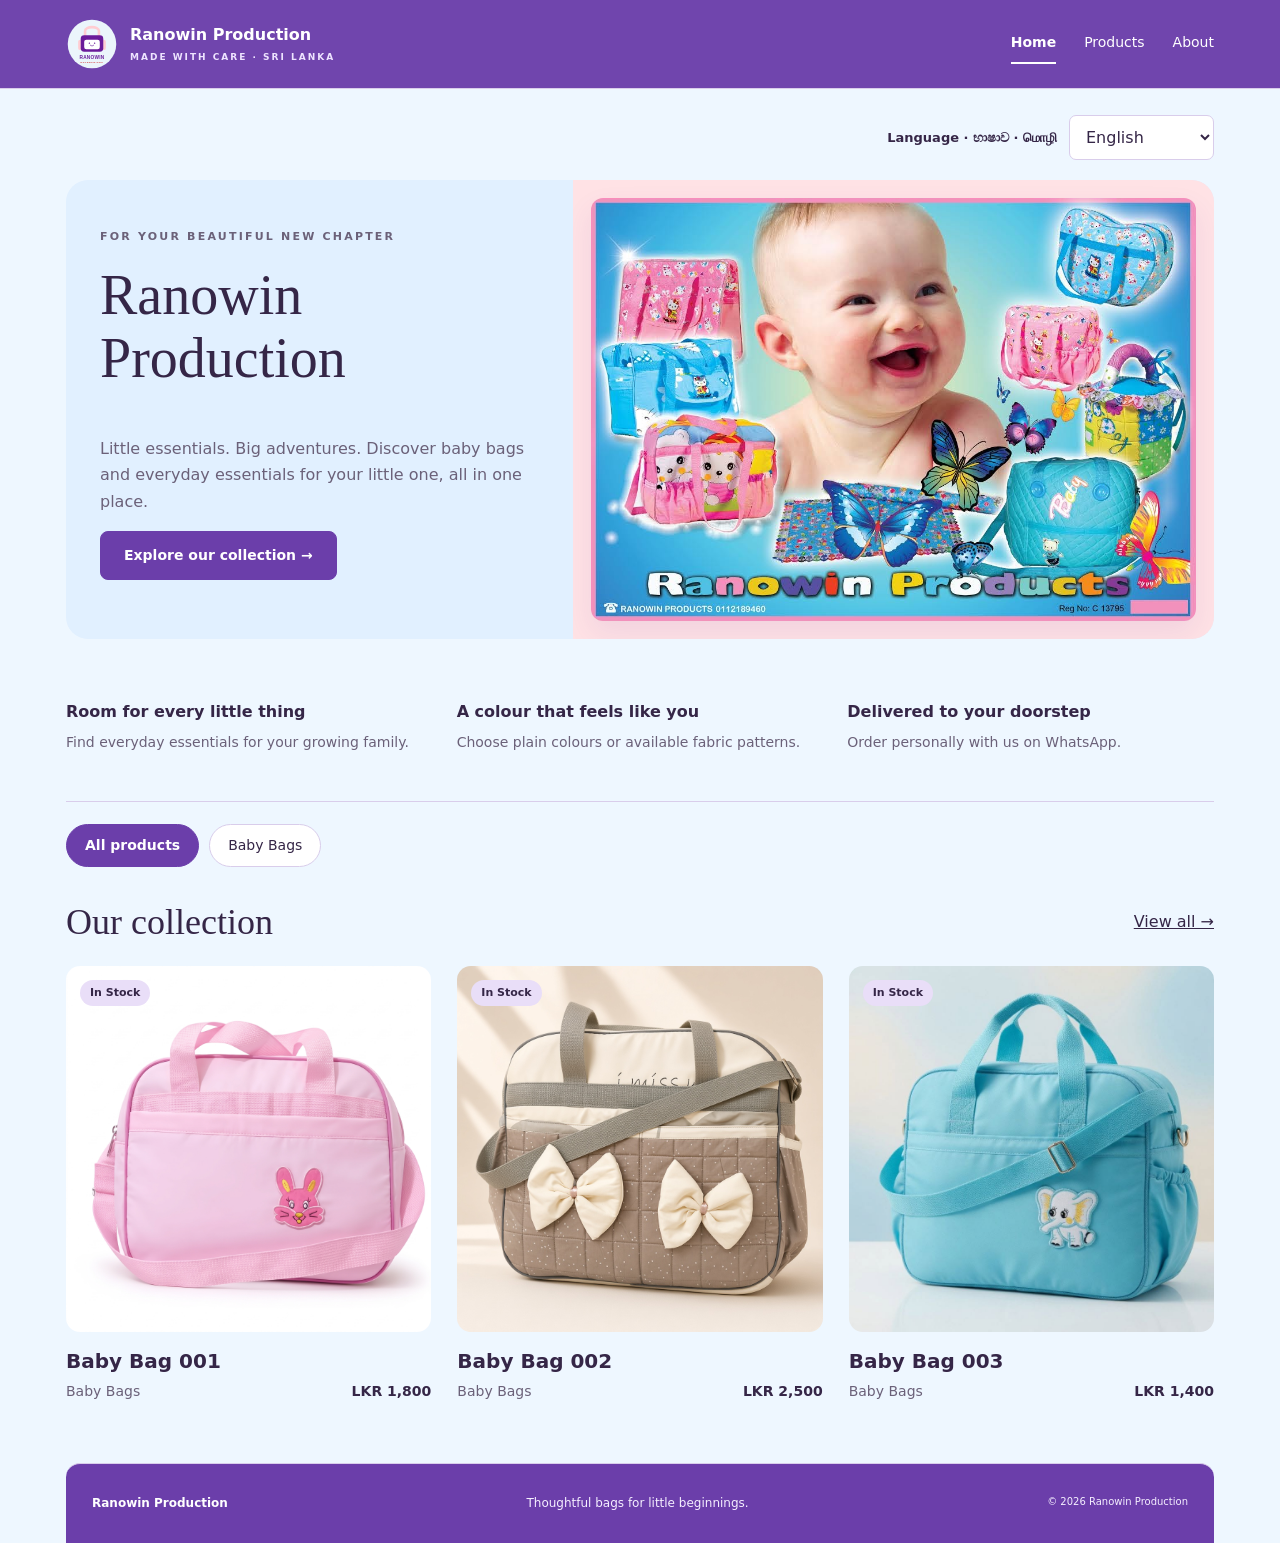
==== index.html @ 0b1a16b0 "Make cart optional below WhatsApp ordering with compact bottom shortcut" ====
<!doctype html>
<html lang="en">
<head>
<meta charset="utf-8"><meta name="viewport" content="width=device-width,initial-scale=1">
<meta name="theme-color" content="#6b3eaa"><meta name="description" content="Thoughtfully made baby bags by Ranowin Production. Choose your colour and fabric, and order directly on WhatsApp.">
<title>Ranowin Production</title>
<!-- GA4 placeholder: paste your Google Analytics script here. Previous measurement ID: G-9QD9J24YNK. -->
<link rel="icon" type="image/svg+xml" href="favicon.svg">
<link rel="stylesheet" href="style.css?v=20261018-simple-cart"><script src="cart.js?v=20261018-simple-cart" defer></script><script src="script.js?v=20261018-simple-cart" defer></script>
<link rel="canonical" href="https://ranowin.com.lk/">
<link rel="icon" type="image/png" sizes="96x96" href="/favicon-96.png">
<link rel="apple-touch-icon" sizes="180x180" href="/apple-touch-icon.png">
<meta name="robots" content="index,follow,max-image-preview:large">
<meta property="og:type" content="website"><meta property="og:title" content="Ranowin Production">
<meta property="og:url" content="https://ranowin.com.lk/">
<meta property="og:image" content="https://ranowin.com.lk/banner.jpg">
<meta property="og:description" content="Baby bags made with care. Choose your colour and fabric, and order on WhatsApp.">
<meta name="twitter:card" content="summary_large_image">
<script type="application/ld+json">{"@context":"https://schema.org","@type":"Organization","name":"Ranowin Production","url":"https://ranowin.com.lk/","logo":"https://ranowin.com.lk/apple-touch-icon.png","image":"https://ranowin.com.lk/banner.jpg","sameAs":["https://web.facebook.com/ranowinproduction"]}</script>
</head>
<body>
<a class="skip" href="#main" onclick="event.preventDefault();document.getElementById('main').focus()">Skip to content</a>
<header><div class="nav-wrap"><a class="brand" href="#/home"><img class="brand-logo" src="favicon.svg" alt="Ranowin logo" width="52" height="52"><span>Ranowin Production<small>MADE WITH CARE · SRI LANKA</small></span></a><nav aria-label="Main navigation"><a href="#/home">Home</a><a href="#/products">Products</a><a href="#/about">About</a></nav></div></header>
<main id="main" tabindex="-1"></main>
<footer><strong>Ranowin Production</strong><span>Thoughtful bags for little beginnings.</span><small>© <span id="year"></span> Ranowin Production</small></footer>
<noscript><p class="notice">Please enable JavaScript to browse products and order.</p></noscript>
</body></html>
---- style.css ----
:root{--ink:#352647;--muted:#6b6179;--green:#6b3eaa;--paper:#eef7ff;--line:#d9cdeb;--pink:#ffe2e5}*{box-sizing:border-box}body{margin:0;background:var(--paper);color:var(--ink);font:16px/1.65 system-ui,-apple-system,"Segoe UI",sans-serif}a{color:inherit}button,input,textarea,select{font:inherit}button,a,input,textarea,select{-webkit-tap-highlight-color:transparent}button{cursor:pointer}a:focus-visible,button:focus-visible,input:focus-visible,textarea:focus-visible,select:focus-visible{outline:3px solid #c78758;outline-offset:4px}.skip{position:fixed;top:-100px;z-index:10;background:white;padding:12px}.skip:focus{top:0}header{position:fixed;inset:0 0 auto;z-index:5;background:#6b3eaaf5;color:white;backdrop-filter:blur(14px);border-bottom:1px solid var(--line)}.nav-wrap{max-width:1200px;margin:auto;display:flex;align-items:center;justify-content:space-between;padding:18px 26px;gap:20px}.brand{display:flex;align-items:center;gap:12px;text-decoration:none;font-weight:750;line-height:1.3}.brand small{display:block;font-size:9px;letter-spacing:2px;margin-top:6px;color:var(--muted)}.mark{background:var(--green);color:white;border-radius:50%;font:italic 28px Georgia;padding:3px 14px}nav{display:flex;gap:28px}nav a{text-decoration:none;font-size:14px;padding:7px 0;border-bottom:2px solid transparent}nav a[aria-current]{border-color:white;font-weight:700}main{padding:115px 26px 60px;max-width:1200px;margin:auto;min-height:80vh}h1,h2,h3,p{margin-top:0}h1,h2{font-family:Georgia,"Times New Roman",serif;font-weight:400;line-height:1.12}h1{font-size:clamp(36px,5vw,62px)}h2{font-size:36px}h3{font-size:20px;line-height:1.3}.eyebrow{text-transform:uppercase;letter-spacing:2.2px;font-size:11px;font-weight:700;color:var(--muted);margin-bottom:18px}.hero{display:grid;grid-template-columns:1.1fr 1fr;border-radius:22px;overflow:hidden;background:#e1f0ff;margin-bottom:36px}.hero-copy{padding:64px 44px}.hero-copy p{max-width:440px;color:var(--muted)}.hero-art{background:#ffe2e5;min-height:400px;display:grid;place-items:center;position:relative;overflow:hidden}.hero-art:before,.hero-art:after{content:"";position:absolute;border:1px solid #ffffff66;width:420px;height:420px;border-radius:50%}.hero-art:after{width:330px;height:330px}.bag-drawing{width:80%;height:340px;z-index:1}.btn{display:inline-block;text-decoration:none;border:1px solid var(--green);border-radius:8px;background:var(--green);color:white;padding:12px 23px;font-weight:650;font-size:14px}.btn.secondary{background:transparent;color:var(--green)}.benefits{display:grid;grid-template-columns:repeat(3,1fr);gap:24px;padding:24px 0 42px;border-bottom:1px solid var(--line)}.benefits strong{display:block}.benefits p{color:var(--muted);font-size:14px;margin:5px 0}.section-top{display:flex;justify-content:space-between;align-items:center;gap:20px;margin:35px 0 24px}.section-top h2{margin:0}.grid{display:grid;grid-template-columns:repeat(3,1fr);gap:26px}.card{display:block;text-decoration:none}.photo{background:#e6eafb;border-radius:14px;aspect-ratio:1/1;overflow:hidden;position:relative;display:grid;place-items:center}.photo img{width:100%;height:100%;object-fit:cover;transition:transform .3s}.card:hover img{transform:scale(1.035)}.badge{display:inline-block;border-radius:30px;padding:4px 10px;background:#e9def8;font-size:11px;font-weight:650}.photo .badge{position:absolute;left:14px;top:14px}.badge.out{background:#ffdce2}.card h3{margin:16px 0 6px}.card p{margin:0;color:var(--muted);font-size:14px}.card .price{float:right;color:var(--ink);font-weight:700}.toolbar{display:flex;gap:12px;margin-bottom:24px;flex-wrap:wrap}.toolbar input{flex:1;min-width:180px}.toolbar select{width:auto}.notice{background:#eeeee5;border-radius:12px;padding:24px;color:var(--muted)}.back{display:inline-block;margin-bottom:22px;text-decoration:none;font-size:14px}.detail{display:grid;grid-template-columns:1fr 1fr;gap:48px}.detail h1{font-size:42px;margin:16px 0}.detail .photo{aspect-ratio:1}.thumbs,.choices{display:flex;gap:10px;flex-wrap:wrap;margin:14px 0}.thumbs button{padding:0;width:72px;height:72px;overflow:hidden;background:#eee;border:2px solid transparent;border-radius:8px}.thumbs img{width:100%;height:100%;object-fit:cover}.choices button{border:1px solid var(--line);border-radius:8px;padding:8px 18px;background:white}.choices button[aria-pressed="true"],.thumbs button[aria-pressed="true"]{border-color:var(--green);box-shadow:0 0 0 1px var(--green)}fieldset{border:0;padding:0;margin:20px 0}legend,label{font-size:13px;font-weight:650}input,textarea,select{display:block;width:100%;padding:11px 12px;border:1px solid var(--line);border-radius:7px;background:white;color:var(--ink)}textarea{resize:vertical}form{border-top:1px solid var(--line);margin-top:26px;padding-top:24px}form label{display:block;margin-bottom:16px}form .btn{width:100%;margin-top:12px}.row{display:grid;grid-template-columns:1fr 1fr;gap:14px}.totals{border-block:1px solid var(--line);padding:12px 0;margin:22px 0}.totals div{display:flex;justify-content:space-between}.totals strong{font-size:20px}.custom{background:#ffe6e9;padding:20px;border-radius:12px;font-size:14px}.custom p:last-child{margin-bottom:0}.description{white-space:pre-line;color:var(--muted);font-size:15px}.about{max-width:750px;margin:35px auto}.about p{color:var(--muted)}.about .btn{margin:10px 8px 10px 0}footer{border-top:1px solid var(--line);max-width:1148px;margin:auto;padding:30px 26px;display:flex;gap:18px;justify-content:space-between;flex-wrap:wrap;font-size:12px;color:var(--muted)}footer strong{color:var(--ink)}.error{color:#9c312c;font-size:14px}.empty-image{color:var(--muted);font-size:14px}.count{color:var(--muted);font-size:13px}@media(max-width:800px){.grid{grid-template-columns:repeat(2,1fr)}.detail{gap:24px}.hero-copy{padding:35px 25px}.hero-art{min-height:330px}.brand small{letter-spacing:1px}.nav-wrap{padding:15px 18px}nav{gap:15px}}@media(max-width:600px){.nav-wrap{flex-wrap:wrap;gap:10px}.brand{font-size:17px}nav{width:100%;justify-content:center;gap:45px}nav a{font-size:13px}main{padding:145px 18px 40px}.hero{grid-template-columns:1fr}.hero-art{min-height:250px;order:-1}.bag-drawing{height:240px}.hero-copy{padding:30px 24px}.benefits{grid-template-columns:1fr;gap:15px}.detail{grid-template-columns:1fr}.grid{gap:20px 14px}.card h3{font-size:16px}.card .price{float:none;display:block}.section-top h2{font-size:29px}.detail h1{font-size:35px}.row{grid-template-columns:1fr}footer{display:block}footer span,footer small{display:block;margin-top:8px}}@media(prefers-reduced-motion:reduce){*{scroll-behavior:auto!important;transition:none!important}}

header .brand small{color:#eee4ff}.language-bar{display:flex;align-items:center;justify-content:flex-end;gap:12px;margin-bottom:20px}.language-bar select{width:145px}.developer-credit{border-top:1px solid var(--line);margin-top:35px;padding-top:22px;font-size:14px}.developer-credit p{margin:6px 0}.hero-art svg path,.hero-art svg rect{filter:hue-rotate(145deg)}footer{background:#6b3eaa;color:#f5efff;border-radius:14px 14px 0 0}footer strong{color:white}@media(max-width:600px){.language-bar{justify-content:space-between}.language-bar label{font-size:12px}}

/* Use the supplied brand artwork without cropping its text or products. */
.brand-logo{width:52px;height:52px;flex-shrink:0;object-fit:contain;display:block}.hero{grid-template-columns:.95fr 1.2fr;align-items:stretch}.hero-copy{padding:48px 34px}.hero-art{min-height:0;padding:18px;background:#ffe2e5}.hero-art:before,.hero-art:after{display:none}.hero-banner{display:block;width:100%;height:auto;object-fit:contain;border-radius:12px;box-shadow:0 12px 28px #6b3eaa18}.hero-copy h1{font-size:clamp(34px,4.4vw,56px)}@media(max-width:800px){.hero-copy{padding:30px 24px}.hero-art{padding:12px}}@media(max-width:600px){.hero{grid-template-columns:1fr}.hero-art{min-height:0;order:-1;padding:12px}.hero-copy{padding:28px 24px}.hero-copy h1{font-size:38px}.brand-logo{width:46px;height:46px}}

/* Product preview and uncropped full-screen image gallery. */
.detail .photo img{object-fit:contain}
.photo-open{width:100%;padding:0;border:0;cursor:zoom-in;color:inherit;font:inherit}
.photo-viewer{position:fixed;inset:0;width:100vw;max-width:none;height:100dvh;max-height:none;margin:0;padding:0;border:0;background:#11101bf5;color:white;overflow:hidden}
.photo-viewer::backdrop{background:#11101b}
.photo-viewer[open]{display:grid;place-items:center}
.viewer-stage{width:100%;height:100%;padding:64px 72px 70px;display:grid;place-items:center;touch-action:pan-y pinch-zoom}
.viewer-stage img{display:block;width:100%;height:100%;min-height:0;object-fit:contain}
.viewer-close,.viewer-prev,.viewer-next{position:absolute;z-index:2;display:grid;place-items:center;border:1px solid #ffffff55;border-radius:50%;background:#312644d9;color:white;padding:0;width:48px;height:48px;font:34px/1 system-ui;cursor:pointer}
.viewer-close{right:max(18px,env(safe-area-inset-right));top:max(16px,env(safe-area-inset-top))}
.viewer-prev{left:16px;top:50%;transform:translateY(-50%)}
.viewer-next{right:16px;top:50%;transform:translateY(-50%)}
.photo-viewer button[hidden]{display:none}
.viewer-count{position:absolute;bottom:max(15px,env(safe-area-inset-bottom));left:50%;transform:translateX(-50%);margin:0;padding:6px 16px;border-radius:30px;background:#312644d9;font-size:14px}
@media(max-width:600px){.viewer-stage{padding:72px 12px 70px}.viewer-prev,.viewer-next{width:42px;height:42px;top:auto;bottom:max(14px,env(safe-area-inset-bottom));transform:none}.viewer-prev{left:18px}.viewer-next{right:18px}}

/* Clear fabric selection with large previews and persistent selection markers. */
.material-dialog{width:min(720px,94vw);max-height:88dvh;border:0;border-radius:20px;padding:28px;background:#fff;color:var(--ink);overflow:auto;box-shadow:0 24px 80px #35264744}
.material-dialog::backdrop{background:#20132a99}
.material-dialog h2{font:700 23px/1.4 system-ui;padding-right:38px}
.material-close{position:absolute;right:14px;top:12px;border:0;background:#eee5fa;border-radius:50%;width:36px;height:36px;font-size:24px}
.material-grid{display:grid;grid-template-columns:repeat(auto-fit,minmax(140px,1fr));gap:14px;margin:15px 0}
.material-option{position:relative;display:flex;flex-direction:column;gap:6px;align-items:center;border:3px solid var(--line);border-radius:12px;padding:8px;background:#fff;color:var(--ink);font-size:13px}
.material-option[aria-pressed="true"]{border-color:var(--green);box-shadow:0 0 0 2px #d4b6f2;background:#f4ebff}
.material-photo{position:relative;display:grid;place-items:center;width:100%;aspect-ratio:1;background:#f2edf8;border-radius:7px;overflow:hidden}
.material-photo img{width:100%;height:100%;object-fit:contain}
.material-loading{position:absolute;background:#fffD;padding:4px 8px;font-size:12px}
.material-photo.loaded .material-loading{display:none}
.material-check{visibility:hidden;color:var(--green);font-weight:750}
.material-option[aria-pressed="true"] .material-check{visibility:visible}
.material-retry{position:absolute;border:1px solid var(--green);border-radius:8px;background:white;color:var(--green);padding:8px}
@media(max-width:600px){.material-dialog{padding:22px 16px}.material-grid{grid-template-columns:repeat(2,minmax(0,1fr));gap:10px}}

.category-tabs{display:flex;gap:10px;flex-wrap:wrap;margin:22px 0 28px}.category-tabs a{display:block;border:1px solid var(--line);border-radius:999px;background:white;color:var(--ink);padding:9px 18px;text-decoration:none;font-size:14px}.category-tabs a[aria-current]{background:var(--green);color:white;border-color:var(--green)}

/* Multi-product cart */
.add-cart-box{margin:24px 0;padding:20px;border-radius:14px;background:#e9e1f6;border:1px solid var(--line)}.add-cart-box h3{font-size:19px}.add-cart-row{display:flex;gap:12px;align-items:center;margin:8px 0}.add-cart-row input{width:85px}.add-cart-row .btn{flex:1}.add-cart-box p{margin:10px 0;font-size:14px}.cart-layout{display:grid;grid-template-columns:minmax(0,1.3fr) minmax(0,1fr);gap:32px;align-items:start}.cart-item{display:grid;grid-template-columns:135px minmax(0,1fr);gap:20px;border-bottom:1px solid var(--line);padding:22px 0}.cart-item:first-child{padding-top:0}.cart-photo{aspect-ratio:1;background:white;border-radius:12px;overflow:hidden;display:grid;place-items:center}.cart-photo img{width:100%;height:100%;object-fit:contain}.cart-item-info h3{margin:0 0 8px}.cart-item-info p{margin:5px 0;font-size:14px}.cart-pattern{display:flex;align-items:center;gap:8px;text-decoration:none;font-size:13px;margin:8px 0}.cart-pattern img{width:46px;height:46px;object-fit:contain;background:white;border:1px solid var(--line);border-radius:6px}.cart-quantity{display:flex;gap:8px;align-items:end;flex-wrap:wrap;margin:14px 0}.cart-quantity input{width:70px}.cart-quantity button{border:1px solid var(--line);background:white;color:var(--ink);padding:10px 14px;border-radius:7px;min-height:46px}.cart-quantity label{font-size:11px}.cart-quantity .cart-remove{color:#9c312c;font-size:13px}.cart-checkout{background:white;border-radius:18px;padding:26px;border:1px solid var(--line)}.cart-checkout h2{font-size:28px}.cart-checkout .notice{font-size:13px;padding:12px}.cart-checkout form{margin-top:14px}.btn:disabled{opacity:.55;cursor:not-allowed}header nav{gap:clamp(12px,2.5vw,28px)}@media(max-width:800px){.cart-layout{grid-template-columns:1fr}.cart-item{grid-template-columns:105px minmax(0,1fr)}.cart-checkout{padding:20px}}@media(max-width:600px){header nav{gap:12px;justify-content:space-between}.cart-item{grid-template-columns:85px minmax(0,1fr);gap:12px}.cart-quantity{gap:6px}.cart-quantity button{padding:10px}.cart-item-info h3{font-size:18px}.add-cart-row{flex-wrap:wrap}}

/* Keep direct WhatsApp ordering primary; optional cart lives below the form. */
.optional-cart{margin-top:26px;border-top:1px solid var(--line);padding-top:16px;font-size:14px;color:var(--muted)}.optional-cart summary{cursor:pointer;padding:8px 0;line-height:1.6}.optional-cart-content{padding:12px 0}.optional-cart-content label{font-size:12px}.optional-cart .add-cart-row{max-width:370px}.optional-cart .add-cart-row input{width:75px;padding:8px}.optional-cart .btn{font-size:13px;padding:10px 14px}.optional-cart p{font-size:13px;margin:8px 0}.cart-shortcut{position:fixed;bottom:max(16px,env(safe-area-inset-bottom));right:max(16px,env(safe-area-inset-right));z-index:6;background:white;color:var(--green);border:1px solid var(--line);border-radius:999px;padding:10px 16px;box-shadow:0 4px 18px #35264726;font-size:13px;font-weight:650;text-decoration:none;min-height:44px}.cart-shortcut[hidden]{display:none}body:has(.cart-shortcut:not([hidden])) footer{padding-bottom:82px}
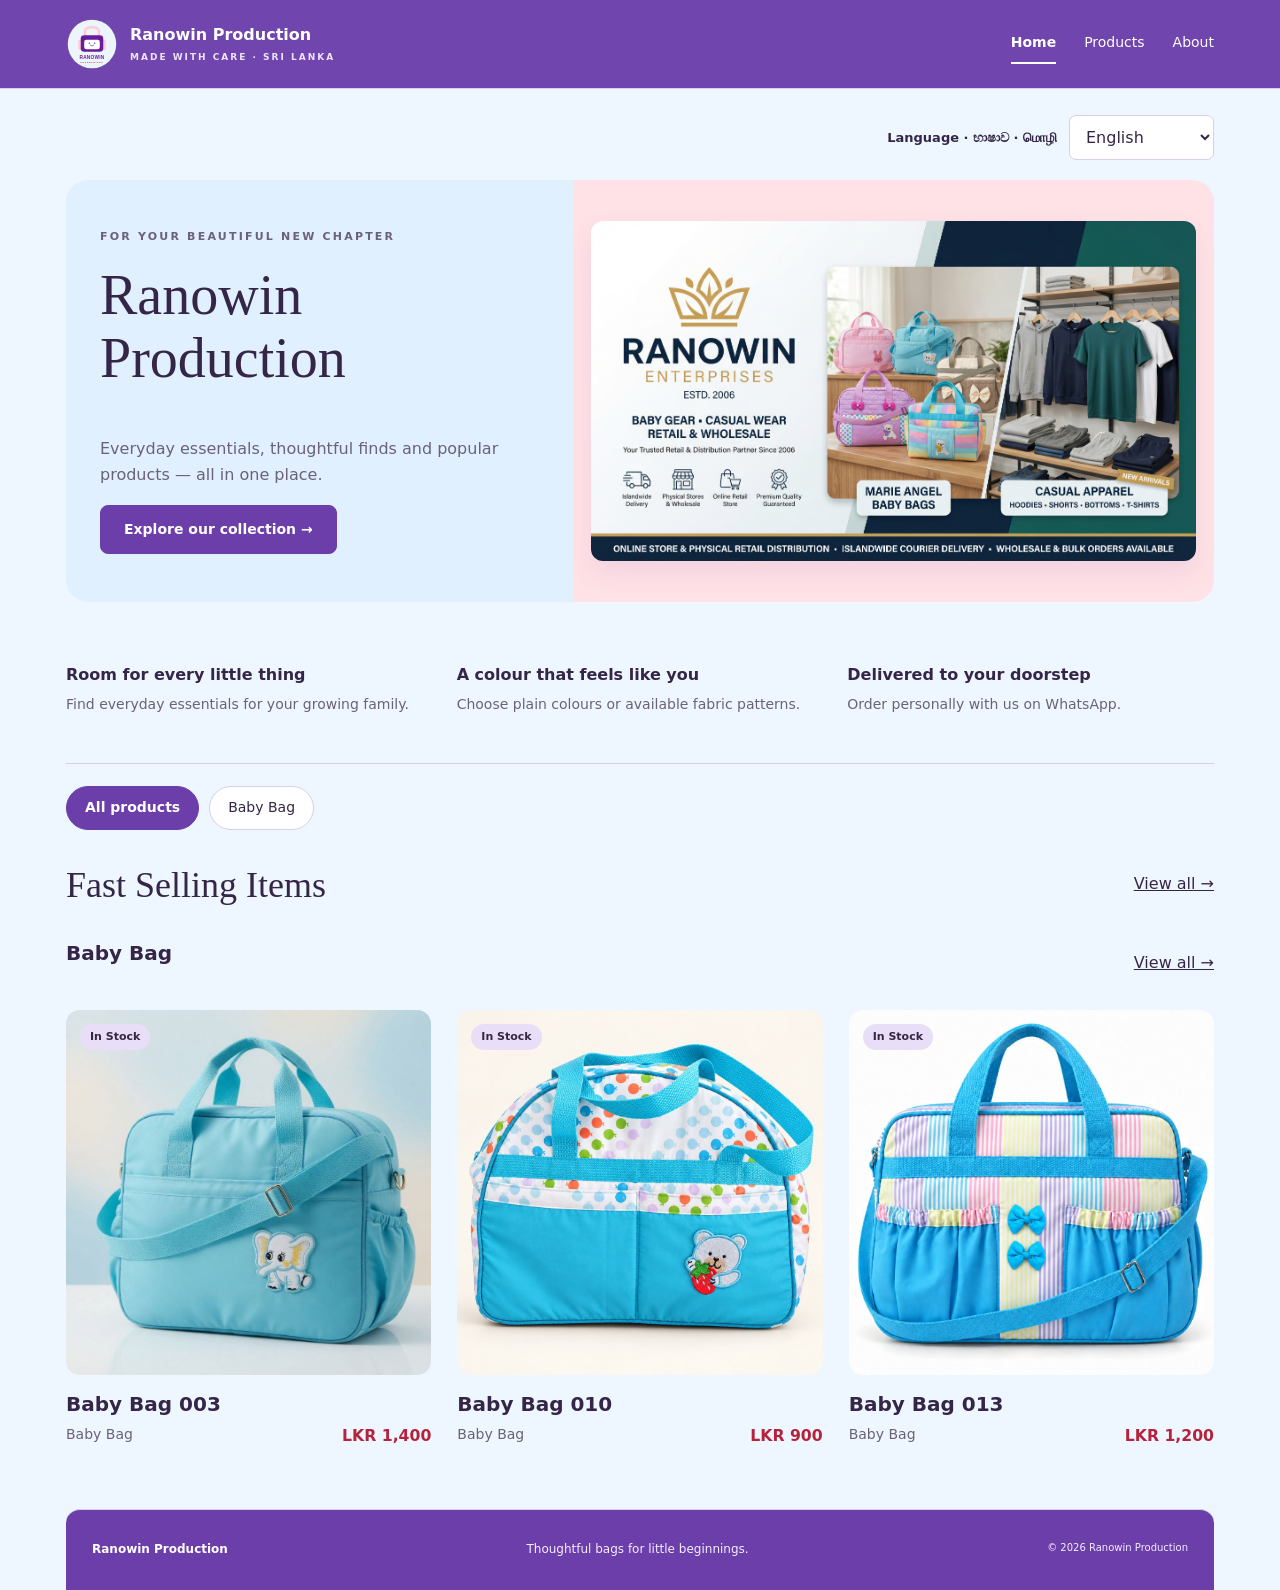
==== commit a2bdf9f5: "Refresh website asset versions for discount pricing" ====
--- a/index.html
+++ b/index.html
@@ -6,7 +6,7 @@
 <title>Ranowin Production</title>
 <!-- GA4 placeholder: paste your Google Analytics script here. Previous measurement ID: G-9QD9J24YNK. -->
 <link rel="icon" type="image/svg+xml" href="favicon.svg">
-<link rel="stylesheet" href="style.css?v=20261018-simple-cart"><script src="cart.js?v=20261018-simple-cart" defer></script><script src="script.js?v=20261018-simple-cart" defer></script>
+<link rel="stylesheet" href="style.css?v=20261124-discounts"><script src="cart.js?v=20261124-discounts" defer></script><script src="script.js?v=20261124-discounts" defer></script>
 <link rel="canonical" href="https://ranowin.com.lk/">
 <link rel="icon" type="image/png" sizes="96x96" href="/favicon-96.png">
 <link rel="apple-touch-icon" sizes="180x180" href="/apple-touch-icon.png">
--- a/style.css
+++ b/style.css
@@ -45,3 +45,9 @@
 
 /* Keep direct WhatsApp ordering primary; optional cart lives below the form. */
 .optional-cart{margin-top:26px;border-top:1px solid var(--line);padding-top:16px;font-size:14px;color:var(--muted)}.optional-cart summary{cursor:pointer;padding:8px 0;line-height:1.6}.optional-cart-content{padding:12px 0}.optional-cart-content label{font-size:12px}.optional-cart .add-cart-row{max-width:370px}.optional-cart .add-cart-row input{width:75px;padding:8px}.optional-cart .btn{font-size:13px;padding:10px 14px}.optional-cart p{font-size:13px;margin:8px 0}.cart-shortcut{position:fixed;bottom:max(16px,env(safe-area-inset-bottom));right:max(16px,env(safe-area-inset-right));z-index:6;background:white;color:var(--green);border:1px solid var(--line);border-radius:999px;padding:10px 16px;box-shadow:0 4px 18px #35264726;font-size:13px;font-weight:650;text-decoration:none;min-height:44px}.cart-shortcut[hidden]{display:none}body:has(.cart-shortcut:not([hidden])) footer{padding-bottom:82px}
+
+/* Compact cart action beside the primary WhatsApp button. */
+.order-actions{display:flex;align-items:stretch;gap:10px;margin-top:12px}.order-actions>.btn{margin-top:0;width:auto;min-height:48px}.order-actions>button[type="submit"]{flex:1;min-width:0}.order-actions>.cart-add-icon{flex:0 0 52px;padding:8px;font-size:23px;background:white;border-color:var(--line)}#cartAddStatus{margin:10px 0 0}
+
+/* Discount pricing */
+.price-stack{display:inline-flex;flex-direction:column;align-items:flex-end;gap:2px;vertical-align:middle;line-height:1.2}.old-price{font-size:.78em;color:#777;font-weight:500}.sale-price{font-size:1.12em;color:#b4233b;font-weight:800}.saved-price{font-size:.72em;color:#28734b;font-weight:650}.detail .price-stack{align-items:flex-start}.detail .sale-price{font-size:1.35em}.card .price-stack{float:right}
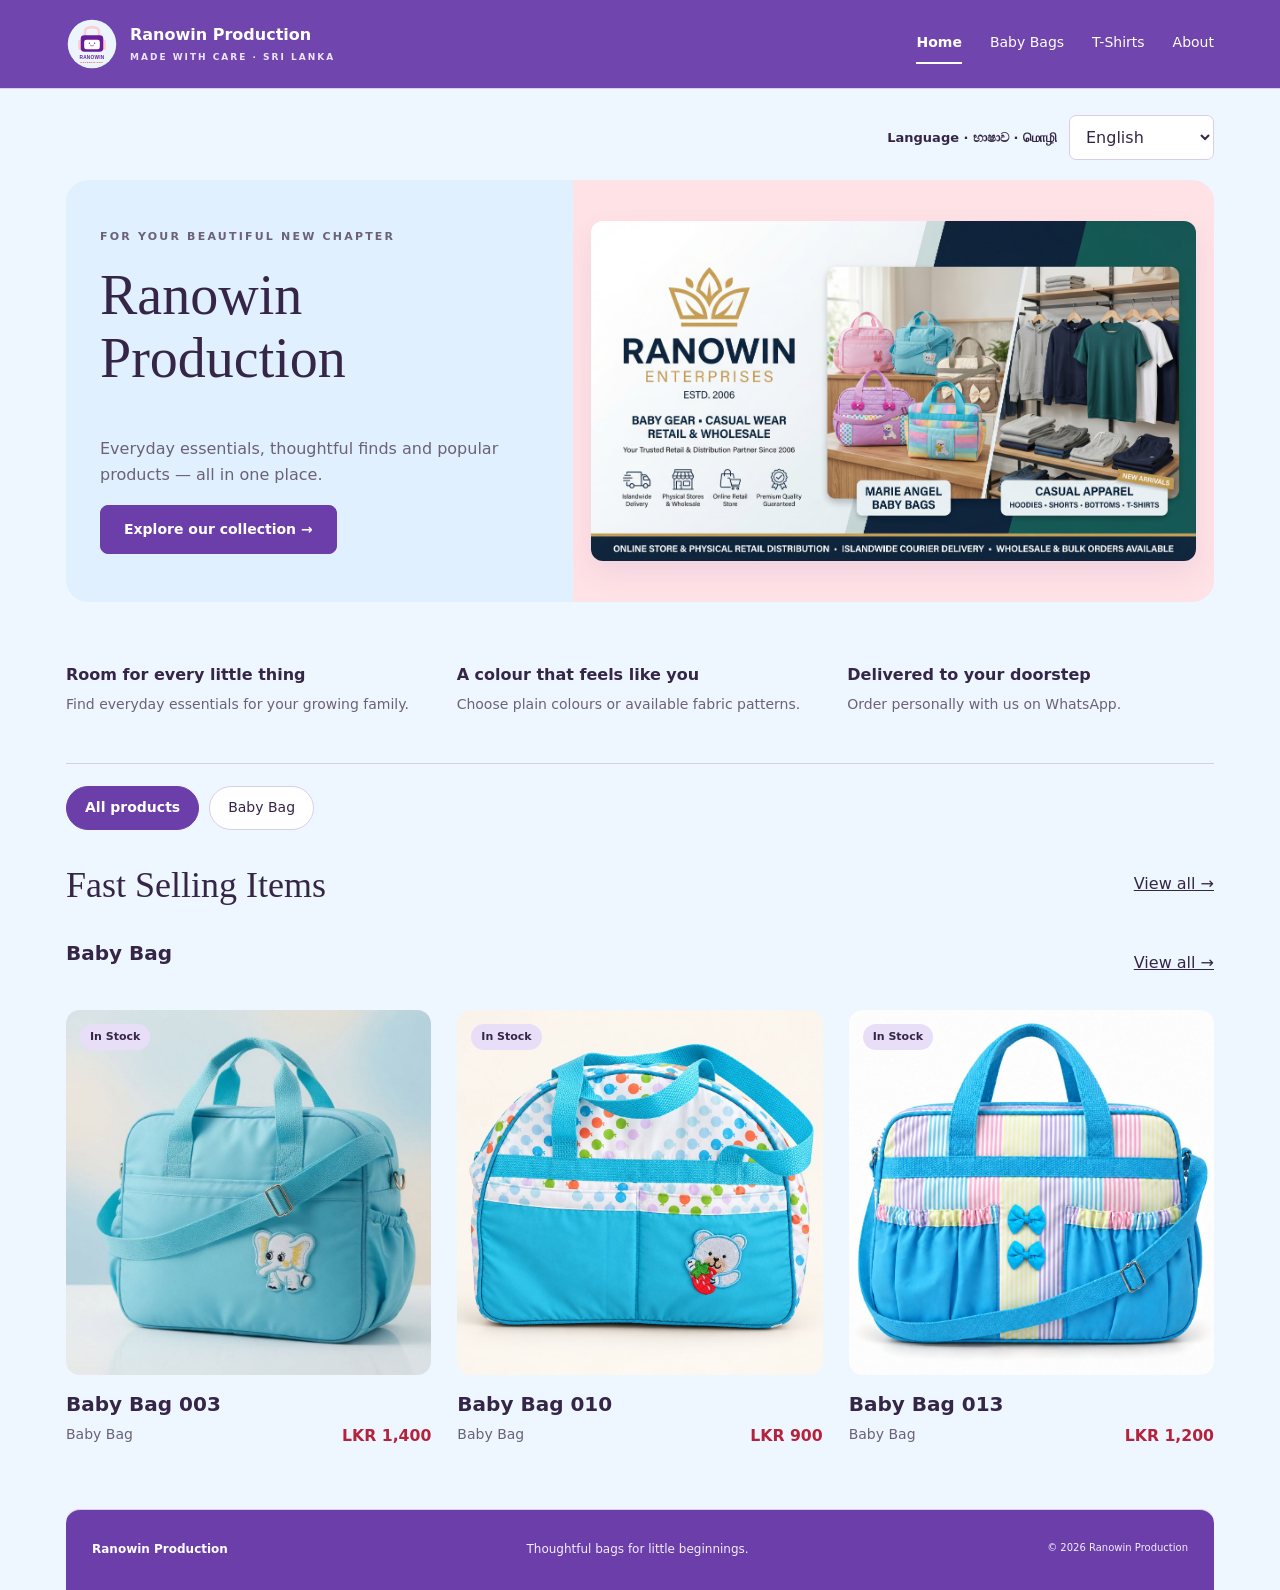
==== commit 4303bc61: "Add separate T-shirt storefront navigation" ====
--- a/index.html
+++ b/index.html
@@ -20,7 +20,7 @@
 </head>
 <body>
 <a class="skip" href="#main" onclick="event.preventDefault();document.getElementById('main').focus()">Skip to content</a>
-<header><div class="nav-wrap"><a class="brand" href="#/home"><img class="brand-logo" src="favicon.svg" alt="Ranowin logo" width="52" height="52"><span>Ranowin Production<small>MADE WITH CARE · SRI LANKA</small></span></a><nav aria-label="Main navigation"><a href="#/home">Home</a><a href="#/products">Products</a><a href="#/about">About</a></nav></div></header>
+<header><div class="nav-wrap"><a class="brand" href="#/home"><img class="brand-logo" src="favicon.svg" alt="Ranowin logo" width="52" height="52"><span>Ranowin Production<small>MADE WITH CARE · SRI LANKA</small></span></a><nav aria-label="Main navigation"><a href="#/home">Home</a><a href="#/products">Baby Bags</a><a href="apparel.html">T-Shirts</a><a href="#/about">About</a></nav></div></header>
 <main id="main" tabindex="-1"></main>
 <footer><strong>Ranowin Production</strong><span>Thoughtful bags for little beginnings.</span><small>© <span id="year"></span> Ranowin Production</small></footer>
 <noscript><p class="notice">Please enable JavaScript to browse products and order.</p></noscript>
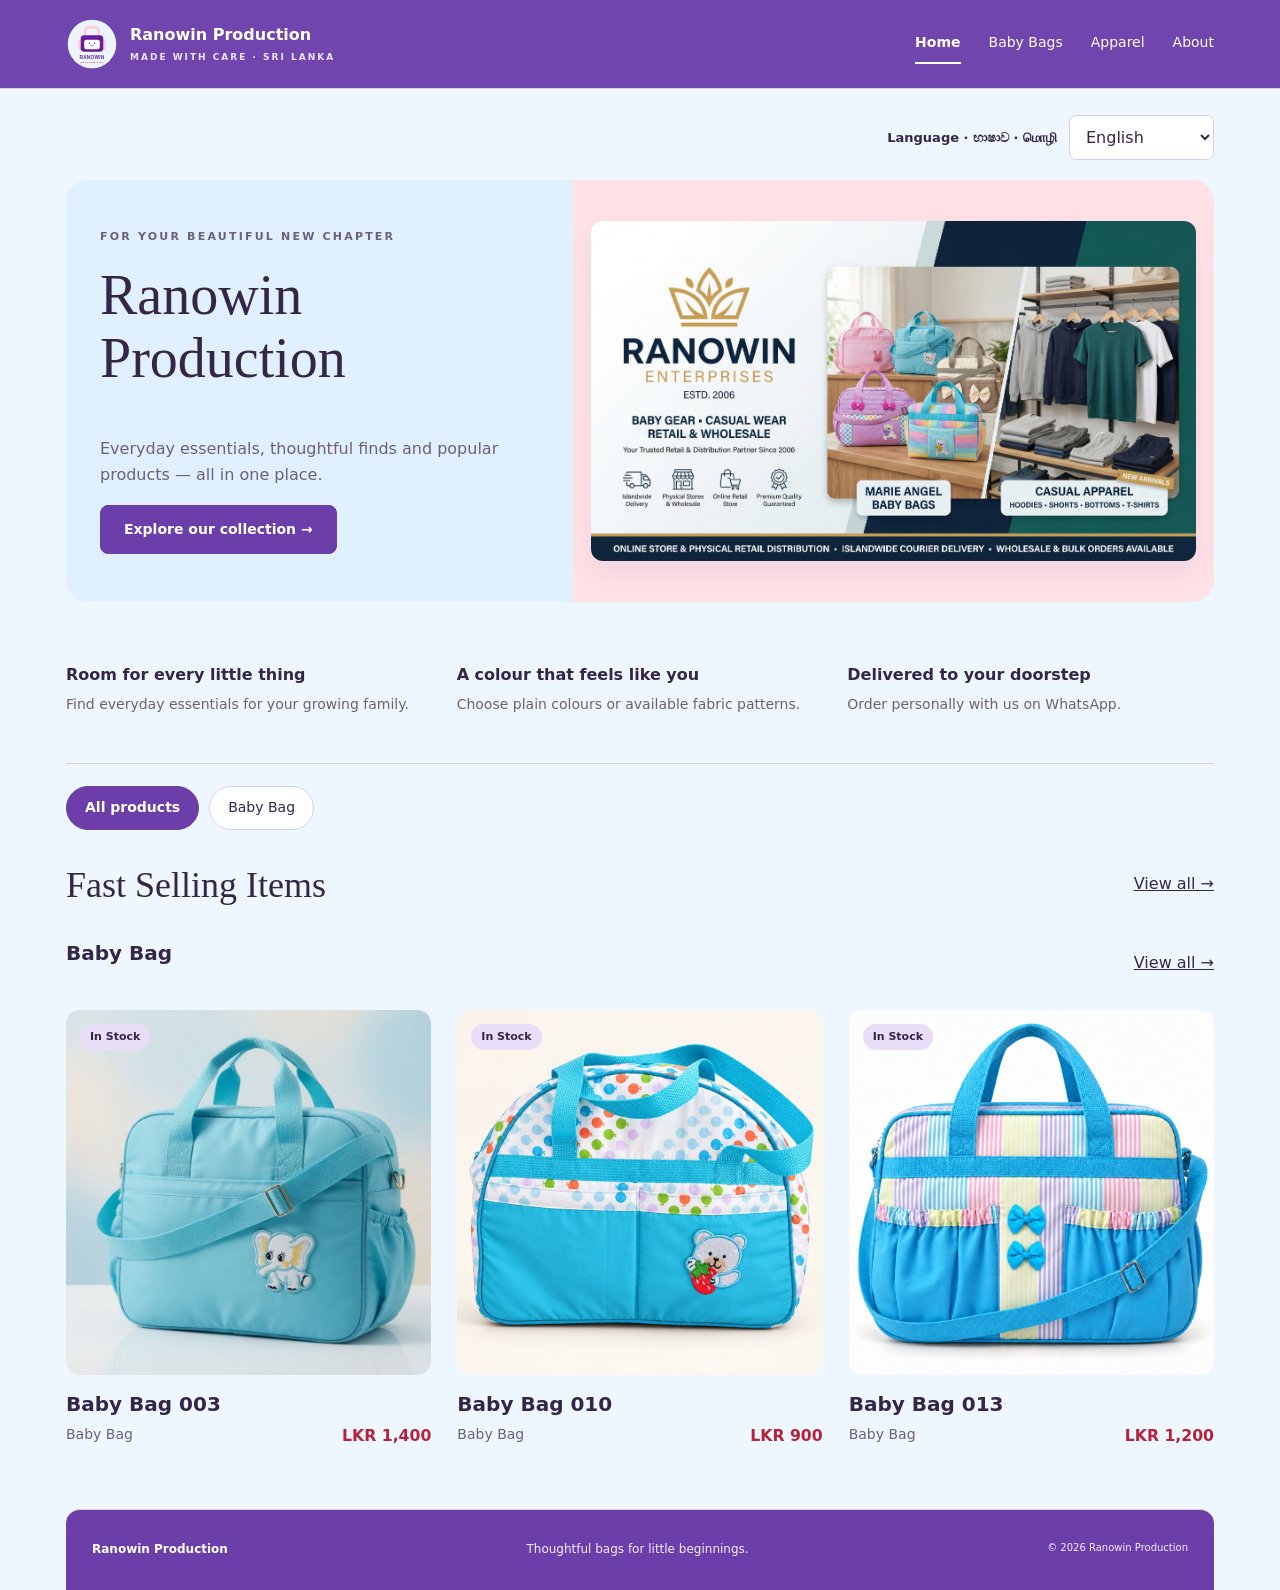
==== commit 170bdcba: "Rename T-Shirts navigation item to Apparel" ====
--- a/index.html
+++ b/index.html
@@ -20,7 +20,7 @@
 </head>
 <body>
 <a class="skip" href="#main" onclick="event.preventDefault();document.getElementById('main').focus()">Skip to content</a>
-<header><div class="nav-wrap"><a class="brand" href="#/home"><img class="brand-logo" src="favicon.svg" alt="Ranowin logo" width="52" height="52"><span>Ranowin Production<small>MADE WITH CARE · SRI LANKA</small></span></a><nav aria-label="Main navigation"><a href="#/home">Home</a><a href="#/products">Baby Bags</a><a href="apparel.html">T-Shirts</a><a href="#/about">About</a></nav></div></header>
+<header><div class="nav-wrap"><a class="brand" href="#/home"><img class="brand-logo" src="favicon.svg" alt="Ranowin logo" width="52" height="52"><span>Ranowin Production<small>MADE WITH CARE · SRI LANKA</small></span></a><nav aria-label="Main navigation"><a href="#/home">Home</a><a href="#/products">Baby Bags</a><a href="apparel.html">Apparel</a><a href="#/about">About</a></nav></div></header>
 <main id="main" tabindex="-1"></main>
 <footer><strong>Ranowin Production</strong><span>Thoughtful bags for little beginnings.</span><small>© <span id="year"></span> Ranowin Production</small></footer>
 <noscript><p class="notice">Please enable JavaScript to browse products and order.</p></noscript>
